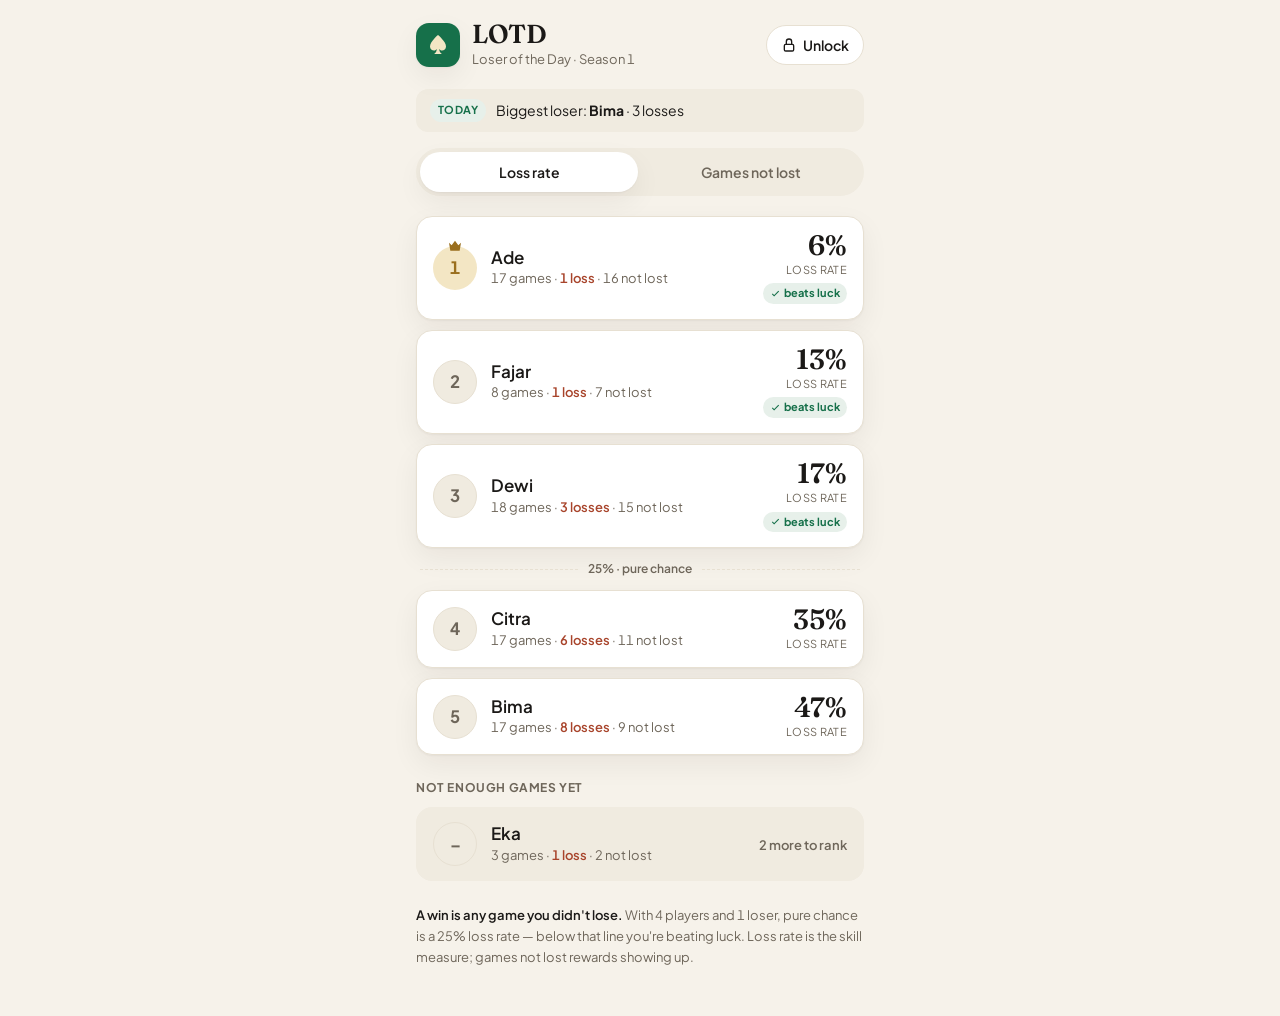
==== index.html @ 0026f667 "Initial commit: LOTD (Loser of the Day) Fresh, standalone codebase for the 4-player card-game standi" ====
<!doctype html>
<html lang="en" data-theme-auto>
<head>
  <meta charset="utf-8">
  <meta name="viewport" content="width=device-width, initial-scale=1, viewport-fit=cover">
  <title>LOTD — Loser of the Day</title>
  <meta name="description" content="Loser of the Day — standings for a 4-player card game.">
  <link rel="preconnect" href="https://fonts.googleapis.com">
  <link rel="preconnect" href="https://fonts.gstatic.com" crossorigin>
  <link href="https://fonts.googleapis.com/css2?family=Fraunces:opsz,wght@9..144,500;9..144,600&family=Plus+Jakarta+Sans:wght@400;500;600;700&display=swap" rel="stylesheet">
  <link rel="stylesheet" href="styles.css">
</head>
<body>
  <div class="wrap">
    <header class="app-header">
      <span class="mark" aria-hidden="true">
        <svg viewBox="0 0 24 24"><path d="M12 2S4 8.5 4 13.5C4 16 6 17.5 8 17.5c1.2 0 2.2-.6 2.8-1.5-.2 2-.8 3.5-2.3 4.5V21h7v-.5c-1.5-1-2.1-2.5-2.3-4.5.6.9 1.6 1.5 2.8 1.5 2 0 4-1.5 4-4C20 8.5 12 2 12 2Z"/></svg>
      </span>
      <div>
        <h1>LOTD</h1>
        <p class="season">Loser of the Day · <span id="season">Season 1</span></p>
      </div>
      <span class="spacer"></span>
      <button class="lock-btn" id="lock" aria-label="Unlock to log games">
        <svg viewBox="0 0 24 24"><rect x="5" y="11" width="14" height="10" rx="2"/><path d="M8 11V7a4 4 0 0 1 8 0v4"/></svg>
        Unlock
      </button>
    </header>
    <main id="app" aria-live="polite"></main>
  </div>
  <script type="module" src="js/app.js"></script>
</body>
</html>
---- styles.css ----
/* Card Standings Tracker — styles. Tokens mirror design-system/MASTER.md. */
:root {
  --paper:#F6F2EA; --surface:#FFFFFF; --surface-2:#F0EBE0;
  --ink:#1B1917; --ink-2:#6E665A;
  --felt:#16704A; --felt-ink:#FFFFFF; --felt-tint:#E7F0EA;
  --gold:#9A6F1E; --gold-bg:#F3E6C4;
  --clay:#A8442B;
  --line:#E7E0D2; --ring:#16704A;
  --radius-sm:8px; --radius-md:12px; --radius-lg:16px; --radius-pill:999px;
  --shadow-card:0 1px 2px rgba(27,25,23,.04), 0 10px 28px rgba(27,25,23,.06);
  --font-display:'Fraunces',Georgia,serif;
  --font-ui:'Plus Jakarta Sans',system-ui,-apple-system,sans-serif;
}
@media (prefers-color-scheme: dark) {
  :root:not([data-theme="light"]) {
    --paper:#151310; --surface:#1E1B16; --surface-2:#26221B;
    --ink:#F1ECE1; --ink-2:#A79C89;
    --felt:#46B183; --felt-ink:#0E1A13; --felt-tint:#1C2A22;
    --gold:#E0BE6E; --gold-bg:#3A2F16;
    --clay:#E07B58;
    --line:#322C24; --ring:#46B183;
    --shadow-card:0 1px 2px rgba(0,0,0,.3), 0 10px 28px rgba(0,0,0,.35);
  }
}
:root[data-theme="dark"] {
  --paper:#151310; --surface:#1E1B16; --surface-2:#26221B;
  --ink:#F1ECE1; --ink-2:#A79C89;
  --felt:#46B183; --felt-ink:#0E1A13; --felt-tint:#1C2A22;
  --gold:#E0BE6E; --gold-bg:#3A2F16; --clay:#E07B58;
  --line:#322C24; --ring:#46B183;
  --shadow-card:0 1px 2px rgba(0,0,0,.3), 0 10px 28px rgba(0,0,0,.35);
}

* { box-sizing:border-box; margin:0; }
html { -webkit-text-size-adjust:100%; }
body {
  font-family:var(--font-ui); background:var(--paper); color:var(--ink);
  font-size:16px; line-height:1.5; min-height:100dvh;
  font-variant-numeric:tabular-nums;
}
.wrap { max-width:480px; margin:0 auto; padding:20px 16px 48px; }
h1,h2 { font-family:var(--font-display); font-weight:600; letter-spacing:-.01em; }
button { font-family:inherit; cursor:pointer; }
:focus-visible { outline:2px solid var(--ring); outline-offset:2px; border-radius:6px; }

/* Header */
.app-header { display:flex; align-items:center; gap:12px; margin-bottom:20px; }
.mark {
  width:44px; height:44px; border-radius:13px; background:var(--felt);
  display:grid; place-items:center; flex:none; box-shadow:var(--shadow-card);
}
.mark svg { width:24px; height:24px; fill:var(--gold-bg); }
.app-header h1 { font-size:26px; line-height:1.1; }
.app-header .season { font-size:13px; color:var(--ink-2); margin-top:1px; }
.spacer { flex:1; }
.lock-btn {
  display:inline-flex; align-items:center; gap:6px; height:40px; padding:0 14px;
  border:1px solid var(--line); background:var(--surface); color:var(--ink);
  border-radius:var(--radius-pill); font-size:14px; font-weight:600;
  transition:background .15s, transform .12s;
}
.lock-btn:active { transform:scale(.97); }
.lock-btn svg { width:16px; height:16px; stroke:currentColor; fill:none; stroke-width:2; }

/* Tonight chip */
.tonight {
  display:flex; align-items:center; gap:10px; background:var(--surface-2);
  border-radius:var(--radius-md); padding:10px 14px; margin-bottom:16px; font-size:14px;
}
.tonight .tag {
  font-size:11px; font-weight:700; letter-spacing:.04em; text-transform:uppercase;
  color:var(--felt); background:var(--felt-tint); padding:3px 8px; border-radius:var(--radius-pill);
}
.tonight strong { font-weight:700; }

/* Sort toggle */
.sort {
  display:flex; background:var(--surface-2); border-radius:var(--radius-pill);
  padding:4px; gap:4px; margin-bottom:20px;
}
.sort button {
  flex:1; height:40px; border:0; background:transparent; color:var(--ink-2);
  font-size:14px; font-weight:600; border-radius:var(--radius-pill); transition:color .15s;
}
.sort button[aria-pressed="true"] { background:var(--surface); color:var(--ink); box-shadow:var(--shadow-card); }

/* Standings */
.standings { list-style:none; display:flex; flex-direction:column; gap:10px; padding:0; }
.row {
  display:flex; align-items:center; gap:14px; background:var(--surface);
  border:1px solid var(--line); border-radius:var(--radius-lg); padding:14px 16px;
  box-shadow:var(--shadow-card);
}
.medallion {
  width:44px; height:44px; border-radius:50%; flex:none; display:grid; place-items:center;
  font-weight:700; font-size:17px; color:var(--ink-2);
  background:var(--surface-2); border:1.5px solid var(--line); position:relative;
}
.row.rank-1 .medallion { background:var(--gold-bg); color:var(--gold); border-color:transparent; }
.medallion .crown {
  position:absolute; top:-9px; left:50%; transform:translateX(-50%);
  width:16px; height:16px; fill:var(--gold);
}
.who { flex:1; min-width:0; }
.who .name { font-weight:600; font-size:17px; line-height:1.2; }
.who .meta { font-size:13px; color:var(--ink-2); margin-top:2px; }
.who .meta .loss { color:var(--clay); font-weight:600; }
.stat { text-align:right; flex:none; }
.stat .val { font-family:var(--font-display); font-weight:600; font-size:28px; line-height:1; }
.stat .lbl { font-size:11px; color:var(--ink-2); text-transform:uppercase; letter-spacing:.03em; margin-top:3px; }
.beats {
  display:inline-flex; align-items:center; gap:3px; margin-top:5px;
  font-size:11px; font-weight:700; color:var(--felt); background:var(--felt-tint);
  padding:2px 7px; border-radius:var(--radius-pill);
}
.beats svg { width:11px; height:11px; stroke:currentColor; fill:none; stroke-width:2.5; }

/* Luck divider */
.luck-line { display:flex; align-items:center; gap:10px; margin:2px 4px; }
.luck-line::before, .luck-line::after { content:""; flex:1; border-top:1.5px dashed var(--line); }
.luck-line span { font-size:12px; color:var(--ink-2); font-weight:600; white-space:nowrap; }

/* Unranked group */
.unranked { margin-top:24px; }
.unranked h2 {
  font-family:var(--font-ui); font-size:12px; font-weight:700; text-transform:uppercase;
  letter-spacing:.05em; color:var(--ink-2); margin-bottom:10px;
}
.unranked .row { box-shadow:none; background:var(--surface-2); border-color:transparent; }
.unranked .row .need { font-size:13px; color:var(--ink-2); font-weight:600; }

/* Legend + states */
.legend { font-size:13px; color:var(--ink-2); line-height:1.6; margin-top:24px; }
.legend b { color:var(--ink); font-weight:600; }
.empty, .error {
  text-align:center; padding:48px 20px; color:var(--ink-2);
}
.empty h2 { font-size:20px; color:var(--ink); margin-bottom:6px; }
.error { color:var(--clay); }
/* Admin: log bar */
body.unlocked .wrap { padding-bottom:96px; }
.logbar {
  position:fixed; left:50%; transform:translateX(-50%);
  bottom:calc(20px + env(safe-area-inset-bottom)); z-index:20;
  width:min(448px, calc(100% - 32px)); height:52px; border:0;
  background:var(--felt); color:var(--felt-ink); border-radius:var(--radius-pill);
  font-size:16px; font-weight:700; box-shadow:var(--shadow-card); transition:transform .12s;
}
.logbar:active { transform:translateX(-50%) scale(.98); }

/* Overlay + sheet */
.overlay {
  position:fixed; inset:0; z-index:40; background:rgba(20,18,14,.5);
  display:flex; align-items:flex-end; justify-content:center; padding:0;
}
@media (min-width:520px) { .overlay { align-items:center; padding:16px; } }
.sheet {
  background:var(--surface); width:100%; max-width:480px;
  border-radius:20px 20px 0 0; padding:22px 18px calc(20px + env(safe-area-inset-bottom));
  box-shadow:0 -8px 40px rgba(20,18,14,.25); animation:rise .2s ease-out;
}
@media (min-width:520px) { .sheet { border-radius:20px; } }
@keyframes rise { from { transform:translateY(16px); opacity:.6; } to { transform:none; opacity:1; } }
.sheet h2 { font-size:22px; margin-bottom:4px; }
.sheet-sub { font-size:14px; color:var(--ink-2); margin-bottom:16px; }
.field {
  width:100%; height:48px; padding:0 14px; font-size:17px; font-family:inherit;
  border:1px solid var(--line); border-radius:var(--radius-md);
  background:var(--surface-2); color:var(--ink); margin-bottom:4px;
}
.sheet-actions { display:flex; gap:10px; margin-top:20px; }
.btn-primary, .btn-ghost { flex:1; height:48px; border-radius:var(--radius-pill); font-size:15px; font-weight:700; transition:transform .12s, opacity .15s; }
.btn-primary { border:0; background:var(--felt); color:var(--felt-ink); }
.btn-primary:disabled { opacity:.4; }
.btn-primary:active:not(:disabled) { transform:scale(.98); }
.btn-ghost { border:1px solid var(--line); background:var(--surface); color:var(--ink); }

/* Player chips */
.chips { display:flex; flex-wrap:wrap; gap:8px; margin-bottom:16px; }
.chip {
  height:40px; padding:0 16px; border-radius:var(--radius-pill); font-size:15px; font-weight:600;
  border:1px solid var(--line); background:var(--surface); color:var(--ink-2); transition:transform .1s;
}
.chip.on { background:var(--felt-tint); border-color:transparent; color:var(--felt); }
.chip:active { transform:scale(.96); }

/* Loser grid */
.loser-grid { display:grid; grid-template-columns:1fr 1fr; gap:10px; }
.tile {
  display:flex; flex-direction:column; align-items:flex-start; justify-content:center; gap:2px;
  min-height:72px; padding:12px 14px; border-radius:var(--radius-md);
  border:2px solid transparent; background:var(--surface-2); color:var(--ink);
  text-align:left; transition:transform .1s;
}
.tile:active { transform:scale(.97); }
.tile .tname { font-size:17px; font-weight:600; }
.tile .tlost { font-size:12px; font-weight:700; text-transform:uppercase; letter-spacing:.04em; color:var(--clay); min-height:15px; }
.tile.sel { border-color:var(--clay); background:color-mix(in srgb, var(--clay) 10%, var(--surface-2)); }

/* Undo toast */
.toast {
  position:fixed; left:50%; transform:translateX(-50%);
  bottom:calc(84px + env(safe-area-inset-bottom)); z-index:50;
  display:flex; align-items:center; gap:16px; padding:12px 12px 12px 18px;
  background:var(--ink); color:var(--paper); border-radius:var(--radius-pill);
  box-shadow:0 8px 30px rgba(20,18,14,.35); font-size:14px; max-width:calc(100% - 32px);
}
.toast strong { font-weight:700; }
.toast-undo { border:0; background:transparent; color:var(--gold); font-weight:700; font-size:14px; padding:6px 10px; }

@media (prefers-reduced-motion: reduce) { *, .sheet { transition:none !important; animation:none !important; } }
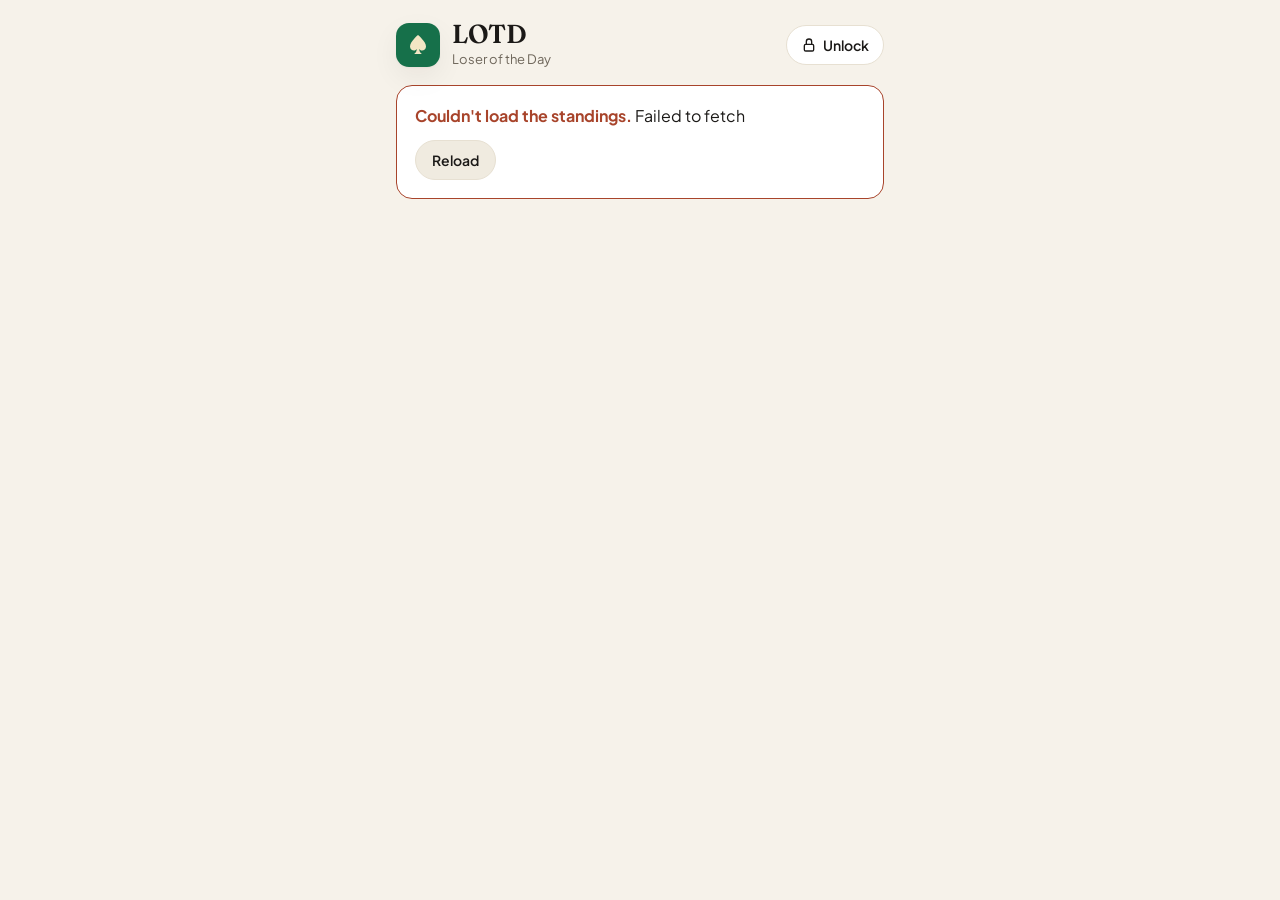
==== commit 0571aed2: "v3 frontend: leaderboards, player management, dated logging, loser spotlight - ranking.mjs rewritten" ====
--- a/index.html
+++ b/index.html
@@ -1,5 +1,5 @@
 <!doctype html>
-<html lang="en" data-theme-auto>
+<html lang="en">
 <head>
   <meta charset="utf-8">
   <meta name="viewport" content="width=device-width, initial-scale=1, viewport-fit=cover">
@@ -18,7 +18,7 @@
       </span>
       <div>
         <h1>LOTD</h1>
-        <p class="season">Loser of the Day · <span id="season">Season 1</span></p>
+        <p class="tag">Loser of the Day</p>
       </div>
       <span class="spacer"></span>
       <button class="lock-btn" id="lock" aria-label="Unlock to log games">
@@ -26,6 +26,13 @@
         Unlock
       </button>
     </header>
+
+    <div class="board-bar" id="board-bar" hidden>
+      <label class="sr-only" for="board">Leaderboard</label>
+      <select id="board" class="board-select"></select>
+      <span id="board-admin" class="board-admin"></span>
+    </div>
+
     <main id="app" aria-live="polite"></main>
   </div>
   <script type="module" src="js/app.js"></script>
--- a/styles.css
+++ b/styles.css
@@ -1,10 +1,10 @@
-/* Card Standings Tracker — styles. Tokens mirror design-system/MASTER.md. */
+/* LOTD v3 — tokens mirror design-system/MASTER.md (warm paper · felt green · antique gold · clay). */
 :root {
   --paper:#F6F2EA; --surface:#FFFFFF; --surface-2:#F0EBE0;
   --ink:#1B1917; --ink-2:#6E665A;
   --felt:#16704A; --felt-ink:#FFFFFF; --felt-tint:#E7F0EA;
   --gold:#9A6F1E; --gold-bg:#F3E6C4;
-  --clay:#A8442B;
+  --clay:#A8442B; --clay-tint:#F4E2DB;
   --line:#E7E0D2; --ring:#16704A;
   --radius-sm:8px; --radius-md:12px; --radius-lg:16px; --radius-pill:999px;
   --shadow-card:0 1px 2px rgba(27,25,23,.04), 0 10px 28px rgba(27,25,23,.06);
@@ -17,7 +17,7 @@
     --ink:#F1ECE1; --ink-2:#A79C89;
     --felt:#46B183; --felt-ink:#0E1A13; --felt-tint:#1C2A22;
     --gold:#E0BE6E; --gold-bg:#3A2F16;
-    --clay:#E07B58;
+    --clay:#E07B58; --clay-tint:#3A241C;
     --line:#322C24; --ring:#46B183;
     --shadow-card:0 1px 2px rgba(0,0,0,.3), 0 10px 28px rgba(0,0,0,.35);
   }
@@ -26,7 +26,7 @@
   --paper:#151310; --surface:#1E1B16; --surface-2:#26221B;
   --ink:#F1ECE1; --ink-2:#A79C89;
   --felt:#46B183; --felt-ink:#0E1A13; --felt-tint:#1C2A22;
-  --gold:#E0BE6E; --gold-bg:#3A2F16; --clay:#E07B58;
+  --gold:#E0BE6E; --gold-bg:#3A2F16; --clay:#E07B58; --clay-tint:#3A241C;
   --line:#322C24; --ring:#46B183;
   --shadow-card:0 1px 2px rgba(0,0,0,.3), 0 10px 28px rgba(0,0,0,.35);
 }
@@ -35,127 +35,157 @@
 html { -webkit-text-size-adjust:100%; }
 body {
   font-family:var(--font-ui); background:var(--paper); color:var(--ink);
-  font-size:16px; line-height:1.5; min-height:100dvh;
-  font-variant-numeric:tabular-nums;
-}
-.wrap { max-width:480px; margin:0 auto; padding:20px 16px 48px; }
+  font-size:16px; line-height:1.5; min-height:100dvh; font-variant-numeric:tabular-nums;
+}
+.wrap { max-width:520px; margin:0 auto; padding:20px 16px 56px; }
 h1,h2 { font-family:var(--font-display); font-weight:600; letter-spacing:-.01em; }
-button { font-family:inherit; cursor:pointer; }
+button, select { font-family:inherit; cursor:pointer; }
 :focus-visible { outline:2px solid var(--ring); outline-offset:2px; border-radius:6px; }
+.sr-only { position:absolute; width:1px; height:1px; padding:0; margin:-1px; overflow:hidden; clip:rect(0 0 0 0); white-space:nowrap; border:0; }
+.muted { color:var(--ink-2); }
+.spacer { flex:1; }
 
 /* Header */
-.app-header { display:flex; align-items:center; gap:12px; margin-bottom:20px; }
-.mark {
-  width:44px; height:44px; border-radius:13px; background:var(--felt);
-  display:grid; place-items:center; flex:none; box-shadow:var(--shadow-card);
-}
+.app-header { display:flex; align-items:center; gap:12px; margin-bottom:16px; }
+.mark { width:44px; height:44px; border-radius:13px; background:var(--felt); display:grid; place-items:center; flex:none; box-shadow:var(--shadow-card); }
 .mark svg { width:24px; height:24px; fill:var(--gold-bg); }
 .app-header h1 { font-size:26px; line-height:1.1; }
-.app-header .season { font-size:13px; color:var(--ink-2); margin-top:1px; }
-.spacer { flex:1; }
+.app-header .tag { font-size:13px; color:var(--ink-2); margin-top:1px; }
 .lock-btn {
   display:inline-flex; align-items:center; gap:6px; height:40px; padding:0 14px;
   border:1px solid var(--line); background:var(--surface); color:var(--ink);
-  border-radius:var(--radius-pill); font-size:14px; font-weight:600;
-  transition:background .15s, transform .12s;
+  border-radius:var(--radius-pill); font-size:14px; font-weight:600; transition:transform .12s;
 }
 .lock-btn:active { transform:scale(.97); }
 .lock-btn svg { width:16px; height:16px; stroke:currentColor; fill:none; stroke-width:2; }
 
-/* Tonight chip */
-.tonight {
-  display:flex; align-items:center; gap:10px; background:var(--surface-2);
-  border-radius:var(--radius-md); padding:10px 14px; margin-bottom:16px; font-size:14px;
-}
-.tonight .tag {
-  font-size:11px; font-weight:700; letter-spacing:.04em; text-transform:uppercase;
-  color:var(--felt); background:var(--felt-tint); padding:3px 8px; border-radius:var(--radius-pill);
-}
-.tonight strong { font-weight:700; }
+/* Leaderboard bar */
+/* Select gets its own full-width row so the board name is always readable; the admin
+   buttons wrap to a second row rather than squeezing it. */
+.board-bar { display:flex; align-items:center; gap:8px; flex-wrap:wrap; margin-bottom:18px; }
+/* display:flex above would otherwise beat the UA [hidden] rule, so the bar stays visible
+   when we hide it for the error / no-leaderboards states. */
+.board-bar[hidden] { display:none; }
+.board-select {
+  height:44px; min-width:0; flex:1 1 100%; padding:0 36px 0 14px; font-size:16px; font-weight:600;
+  color:var(--ink); background:var(--surface) url("data:image/svg+xml;utf8,<svg xmlns='http://www.w3.org/2000/svg' viewBox='0 0 24 24' fill='none' stroke='%236E665A' stroke-width='2'><path d='M6 9l6 6 6-6'/></svg>") no-repeat right 12px center/16px;
+  border:1px solid var(--line); border-radius:var(--radius-md); appearance:none;
+}
+.board-admin { display:flex; gap:6px; flex-wrap:wrap; width:100%; justify-content:flex-end; }
+.board-admin:empty { display:none; }
+
+/* Loser spotlight — the focal point of the page. The name is deliberately several times
+   the size of a standings row (15px), so the biggest loser reads from across the table. */
+.spotlights { display:grid; grid-template-columns:1fr 1fr; gap:10px; margin-bottom:18px; }
+.spot {
+  background:var(--surface); border:1px solid var(--line); border-radius:var(--radius-lg);
+  padding:14px; box-shadow:var(--shadow-card); min-width:0;
+}
+.spot-label {
+  font-size:10.5px; font-weight:700; text-transform:uppercase; letter-spacing:.05em;
+  color:var(--ink-2); margin-bottom:6px;
+}
+.spot-name {
+  font-family:var(--font-display); font-weight:600; line-height:1.05;
+  font-size:clamp(24px, 7.5vw, 34px); letter-spacing:-.02em; overflow-wrap:anywhere;
+}
+.spot-name.none { font-family:var(--font-ui); font-size:15px; font-weight:600; color:var(--ink-2); line-height:1.35; }
+.spot-meta { font-size:12px; font-weight:600; color:var(--clay); margin-top:5px; }
+.spot.crown .spot-label { color:var(--gold); }
 
 /* Sort toggle */
-.sort {
-  display:flex; background:var(--surface-2); border-radius:var(--radius-pill);
-  padding:4px; gap:4px; margin-bottom:20px;
-}
+.sort { display:flex; background:var(--surface-2); border-radius:var(--radius-pill); padding:4px; gap:4px; margin-bottom:14px; }
 .sort button {
-  flex:1; height:40px; border:0; background:transparent; color:var(--ink-2);
-  font-size:14px; font-weight:600; border-radius:var(--radius-pill); transition:color .15s;
+  flex:1; height:38px; border:0; background:transparent; color:var(--ink-2);
+  font-size:13.5px; font-weight:600; border-radius:var(--radius-pill); transition:color .15s;
 }
 .sort button[aria-pressed="true"] { background:var(--surface); color:var(--ink); box-shadow:var(--shadow-card); }
 
-/* Standings */
-.standings { list-style:none; display:flex; flex-direction:column; gap:10px; padding:0; }
-.row {
-  display:flex; align-items:center; gap:14px; background:var(--surface);
-  border:1px solid var(--line); border-radius:var(--radius-lg); padding:14px 16px;
+/* Standings table */
+.standings {
+  width:100%; border-collapse:collapse; background:var(--surface);
+  border:1px solid var(--line); border-radius:var(--radius-lg); overflow:hidden;
   box-shadow:var(--shadow-card);
 }
-.medallion {
-  width:44px; height:44px; border-radius:50%; flex:none; display:grid; place-items:center;
-  font-weight:700; font-size:17px; color:var(--ink-2);
-  background:var(--surface-2); border:1.5px solid var(--line); position:relative;
-}
-.row.rank-1 .medallion { background:var(--gold-bg); color:var(--gold); border-color:transparent; }
-.medallion .crown {
-  position:absolute; top:-9px; left:50%; transform:translateX(-50%);
-  width:16px; height:16px; fill:var(--gold);
-}
-.who { flex:1; min-width:0; }
-.who .name { font-weight:600; font-size:17px; line-height:1.2; }
-.who .meta { font-size:13px; color:var(--ink-2); margin-top:2px; }
-.who .meta .loss { color:var(--clay); font-weight:600; }
-.stat { text-align:right; flex:none; }
-.stat .val { font-family:var(--font-display); font-weight:600; font-size:28px; line-height:1; }
-.stat .lbl { font-size:11px; color:var(--ink-2); text-transform:uppercase; letter-spacing:.03em; margin-top:3px; }
-.beats {
-  display:inline-flex; align-items:center; gap:3px; margin-top:5px;
-  font-size:11px; font-weight:700; color:var(--felt); background:var(--felt-tint);
-  padding:2px 7px; border-radius:var(--radius-pill);
-}
-.beats svg { width:11px; height:11px; stroke:currentColor; fill:none; stroke-width:2.5; }
-
-/* Luck divider */
-.luck-line { display:flex; align-items:center; gap:10px; margin:2px 4px; }
-.luck-line::before, .luck-line::after { content:""; flex:1; border-top:1.5px dashed var(--line); }
-.luck-line span { font-size:12px; color:var(--ink-2); font-weight:600; white-space:nowrap; }
-
-/* Unranked group */
-.unranked { margin-top:24px; }
-.unranked h2 {
-  font-family:var(--font-ui); font-size:12px; font-weight:700; text-transform:uppercase;
-  letter-spacing:.05em; color:var(--ink-2); margin-bottom:10px;
-}
-.unranked .row { box-shadow:none; background:var(--surface-2); border-color:transparent; }
-.unranked .row .need { font-size:13px; color:var(--ink-2); font-weight:600; }
-
-/* Legend + states */
-.legend { font-size:13px; color:var(--ink-2); line-height:1.6; margin-top:24px; }
+.standings thead th {
+  font-size:11px; font-weight:700; text-transform:uppercase; letter-spacing:.05em;
+  color:var(--ink-2); text-align:left; padding:10px 8px; border-bottom:1px solid var(--line);
+  background:var(--surface-2);
+}
+.standings td { padding:12px 8px; border-bottom:1px solid var(--line); font-size:15px; }
+.standings tr:last-child td { border-bottom:0; }
+.standings th.rank, .standings td.rank { width:34px; padding-left:14px; text-align:left; color:var(--ink-2); font-weight:700; }
+.standings tr.lead td.rank { color:var(--gold); }
+.standings tr.lead td.who { font-weight:700; }
+.standings td.who { font-weight:600; }
+.standings th.num, .standings td.num { text-align:right; }
+.standings td.rate { padding-right:14px; font-weight:600; white-space:nowrap; }
+.standings th:last-child { padding-right:14px; }
+.standings td.loss { color:var(--clay); font-weight:600; }
+/* Ranked and unranked rows live in ONE table, so the header always lines up with the
+   numbers under it — no fixed column widths needed, and the name column keeps the slack
+   it needs so "· 4 more to rank" doesn't wrap into a wall. */
+.standings td.who { overflow-wrap:anywhere; }
+.group-row td {
+  font-size:11px; font-weight:700; text-transform:uppercase; letter-spacing:.05em;
+  color:var(--ink-2); background:var(--surface-2); padding:8px 14px;
+}
+.quiet-row td { color:var(--ink-2); }
+.beats { display:inline-flex; vertical-align:-2px; color:var(--felt); }
+.beats .ic { width:13px; height:13px; stroke:currentColor; fill:none; stroke-width:3; }
+.pill-archived {
+  font-size:10px; font-weight:700; text-transform:uppercase; letter-spacing:.04em;
+  color:var(--ink-2); background:var(--surface-2); border:1px solid var(--line);
+  padding:2px 6px; border-radius:var(--radius-pill); margin-left:4px; white-space:nowrap;
+}
+
+/* Legend, states */
+.legend { font-size:13px; color:var(--ink-2); line-height:1.6; margin-top:20px; }
 .legend b { color:var(--ink); font-weight:600; }
-.empty, .error {
-  text-align:center; padding:48px 20px; color:var(--ink-2);
-}
+.empty { text-align:center; padding:44px 20px; color:var(--ink-2); }
+.empty.small { padding:22px 20px; }
 .empty h2 { font-size:20px; color:var(--ink); margin-bottom:6px; }
-.error { color:var(--clay); }
-/* Admin: log bar */
+.banner {
+  background:var(--surface); border:1px solid var(--line); border-radius:var(--radius-lg);
+  padding:18px; display:flex; flex-direction:column; gap:12px; align-items:flex-start;
+}
+.banner.error { border-color:var(--clay); }
+.banner.error b { color:var(--clay); }
+.btn {
+  height:40px; padding:0 16px; border-radius:var(--radius-pill); border:1px solid var(--line);
+  background:var(--surface-2); color:var(--ink); font-size:14px; font-weight:600;
+}
+
+/* ---- admin ---- */
+.admin-row { display:flex; justify-content:flex-end; flex-wrap:wrap; gap:4px 16px; margin:-6px 2px 14px; }
+.linkbtn {
+  display:inline-flex; align-items:center; gap:6px; border:0; background:transparent;
+  color:var(--felt); font-size:14px; font-weight:600; padding:6px 2px;
+}
+.linkbtn svg { width:15px; height:15px; stroke:currentColor; fill:none; stroke-width:2; }
+.mini-btn {
+  height:34px; padding:0 12px; border-radius:var(--radius-pill); font-size:13px; font-weight:600;
+  border:1px solid var(--line); background:var(--surface); color:var(--ink); white-space:nowrap;
+}
+.mini-btn.danger { color:var(--clay); border-color:transparent; background:var(--clay-tint); }
+.mini-btn.go { color:var(--felt); border-color:transparent; background:var(--felt-tint); }
+
 body.unlocked .wrap { padding-bottom:96px; }
 .logbar {
   position:fixed; left:50%; transform:translateX(-50%);
   bottom:calc(20px + env(safe-area-inset-bottom)); z-index:20;
-  width:min(448px, calc(100% - 32px)); height:52px; border:0;
+  width:min(488px, calc(100% - 32px)); height:52px; border:0;
   background:var(--felt); color:var(--felt-ink); border-radius:var(--radius-pill);
   font-size:16px; font-weight:700; box-shadow:var(--shadow-card); transition:transform .12s;
 }
-.logbar:active { transform:translateX(-50%) scale(.98); }
-
-/* Overlay + sheet */
-.overlay {
-  position:fixed; inset:0; z-index:40; background:rgba(20,18,14,.5);
-  display:flex; align-items:flex-end; justify-content:center; padding:0;
-}
+.logbar:disabled { opacity:.45; }
+.logbar:active:not(:disabled) { transform:translateX(-50%) scale(.98); }
+
+/* ---- overlay + sheet ---- */
+.overlay { position:fixed; inset:0; z-index:40; background:rgba(20,18,14,.5); display:flex; align-items:flex-end; justify-content:center; }
 @media (min-width:520px) { .overlay { align-items:center; padding:16px; } }
 .sheet {
-  background:var(--surface); width:100%; max-width:480px;
+  background:var(--surface); width:100%; max-width:520px; max-height:92dvh; overflow-y:auto;
   border-radius:20px 20px 0 0; padding:22px 18px calc(20px + env(safe-area-inset-bottom));
   box-shadow:0 -8px 40px rgba(20,18,14,.25); animation:rise .2s ease-out;
 }
@@ -163,32 +193,41 @@
 @keyframes rise { from { transform:translateY(16px); opacity:.6; } to { transform:none; opacity:1; } }
 .sheet h2 { font-size:22px; margin-bottom:4px; }
 .sheet-sub { font-size:14px; color:var(--ink-2); margin-bottom:16px; }
+.sheet-sub b { color:var(--ink); }
 .field {
   width:100%; height:48px; padding:0 14px; font-size:17px; font-family:inherit;
   border:1px solid var(--line); border-radius:var(--radius-md);
   background:var(--surface-2); color:var(--ink); margin-bottom:4px;
 }
+.field-label { display:block; font-size:12px; font-weight:700; text-transform:uppercase; letter-spacing:.05em; color:var(--ink-2); margin:14px 0 6px; }
 .sheet-actions { display:flex; gap:10px; margin-top:20px; }
-.btn-primary, .btn-ghost { flex:1; height:48px; border-radius:var(--radius-pill); font-size:15px; font-weight:700; transition:transform .12s, opacity .15s; }
+.btn-primary, .btn-ghost, .btn-danger {
+  flex:1; height:48px; border-radius:var(--radius-pill); font-size:15px; font-weight:700;
+  transition:transform .12s, opacity .15s;
+}
 .btn-primary { border:0; background:var(--felt); color:var(--felt-ink); }
-.btn-primary:disabled { opacity:.4; }
-.btn-primary:active:not(:disabled) { transform:scale(.98); }
+.btn-danger  { border:0; background:var(--clay); color:#fff; }
+.btn-primary:disabled, .btn-danger:disabled { opacity:.4; }
+.btn-primary:active:not(:disabled), .btn-danger:active:not(:disabled) { transform:scale(.98); }
 .btn-ghost { border:1px solid var(--line); background:var(--surface); color:var(--ink); }
-
-/* Player chips */
-.chips { display:flex; flex-wrap:wrap; gap:8px; margin-bottom:16px; }
+.sheet-error { font-size:14px; color:var(--clay); font-weight:600; margin-top:12px; min-height:1px; }
+.warn { font-size:14px; color:var(--clay); background:var(--clay-tint); border-radius:var(--radius-md); padding:12px 14px; }
+
+/* ---- player chips ---- */
+.chips { display:flex; flex-wrap:wrap; gap:8px; }
 .chip {
   height:40px; padding:0 16px; border-radius:var(--radius-pill); font-size:15px; font-weight:600;
   border:1px solid var(--line); background:var(--surface); color:var(--ink-2); transition:transform .1s;
 }
 .chip.on { background:var(--felt-tint); border-color:transparent; color:var(--felt); }
-.chip:active { transform:scale(.96); }
-
-/* Loser grid */
-.loser-grid { display:grid; grid-template-columns:1fr 1fr; gap:10px; }
+.chip:disabled { opacity:.4; }
+.chip:active:not(:disabled) { transform:scale(.96); }
+
+/* ---- loser grid ---- */
+.loser-grid { display:grid; grid-template-columns:1fr 1fr; gap:10px; margin-top:8px; }
 .tile {
   display:flex; flex-direction:column; align-items:flex-start; justify-content:center; gap:2px;
-  min-height:72px; padding:12px 14px; border-radius:var(--radius-md);
+  min-height:70px; padding:12px 14px; border-radius:var(--radius-md);
   border:2px solid transparent; background:var(--surface-2); color:var(--ink);
   text-align:left; transition:transform .1s;
 }
@@ -197,7 +236,18 @@
 .tile .tlost { font-size:12px; font-weight:700; text-transform:uppercase; letter-spacing:.04em; color:var(--clay); min-height:15px; }
 .tile.sel { border-color:var(--clay); background:color-mix(in srgb, var(--clay) 10%, var(--surface-2)); }
 
-/* Undo toast */
+/* ---- list rows (players / games) ---- */
+.rows { max-height:52vh; overflow-y:auto; margin:0 -2px; }
+.row-item { display:flex; align-items:center; gap:10px; padding:11px 2px; border-bottom:1px solid var(--line); }
+.row-item:last-child { border-bottom:0; }
+.row-main { flex:1; min-width:0; }
+.row-title { font-size:15px; font-weight:600; }
+.row-sub { font-size:13px; color:var(--ink-2); margin-top:1px; }
+.row-sub .loss { color:var(--clay); font-weight:600; }
+.row-actions { display:flex; gap:6px; flex:none; }
+.row-empty { color:var(--ink-2); font-size:14px; padding:14px 2px; }
+
+/* ---- undo toast ---- */
 .toast {
   position:fixed; left:50%; transform:translateX(-50%);
   bottom:calc(84px + env(safe-area-inset-bottom)); z-index:50;
